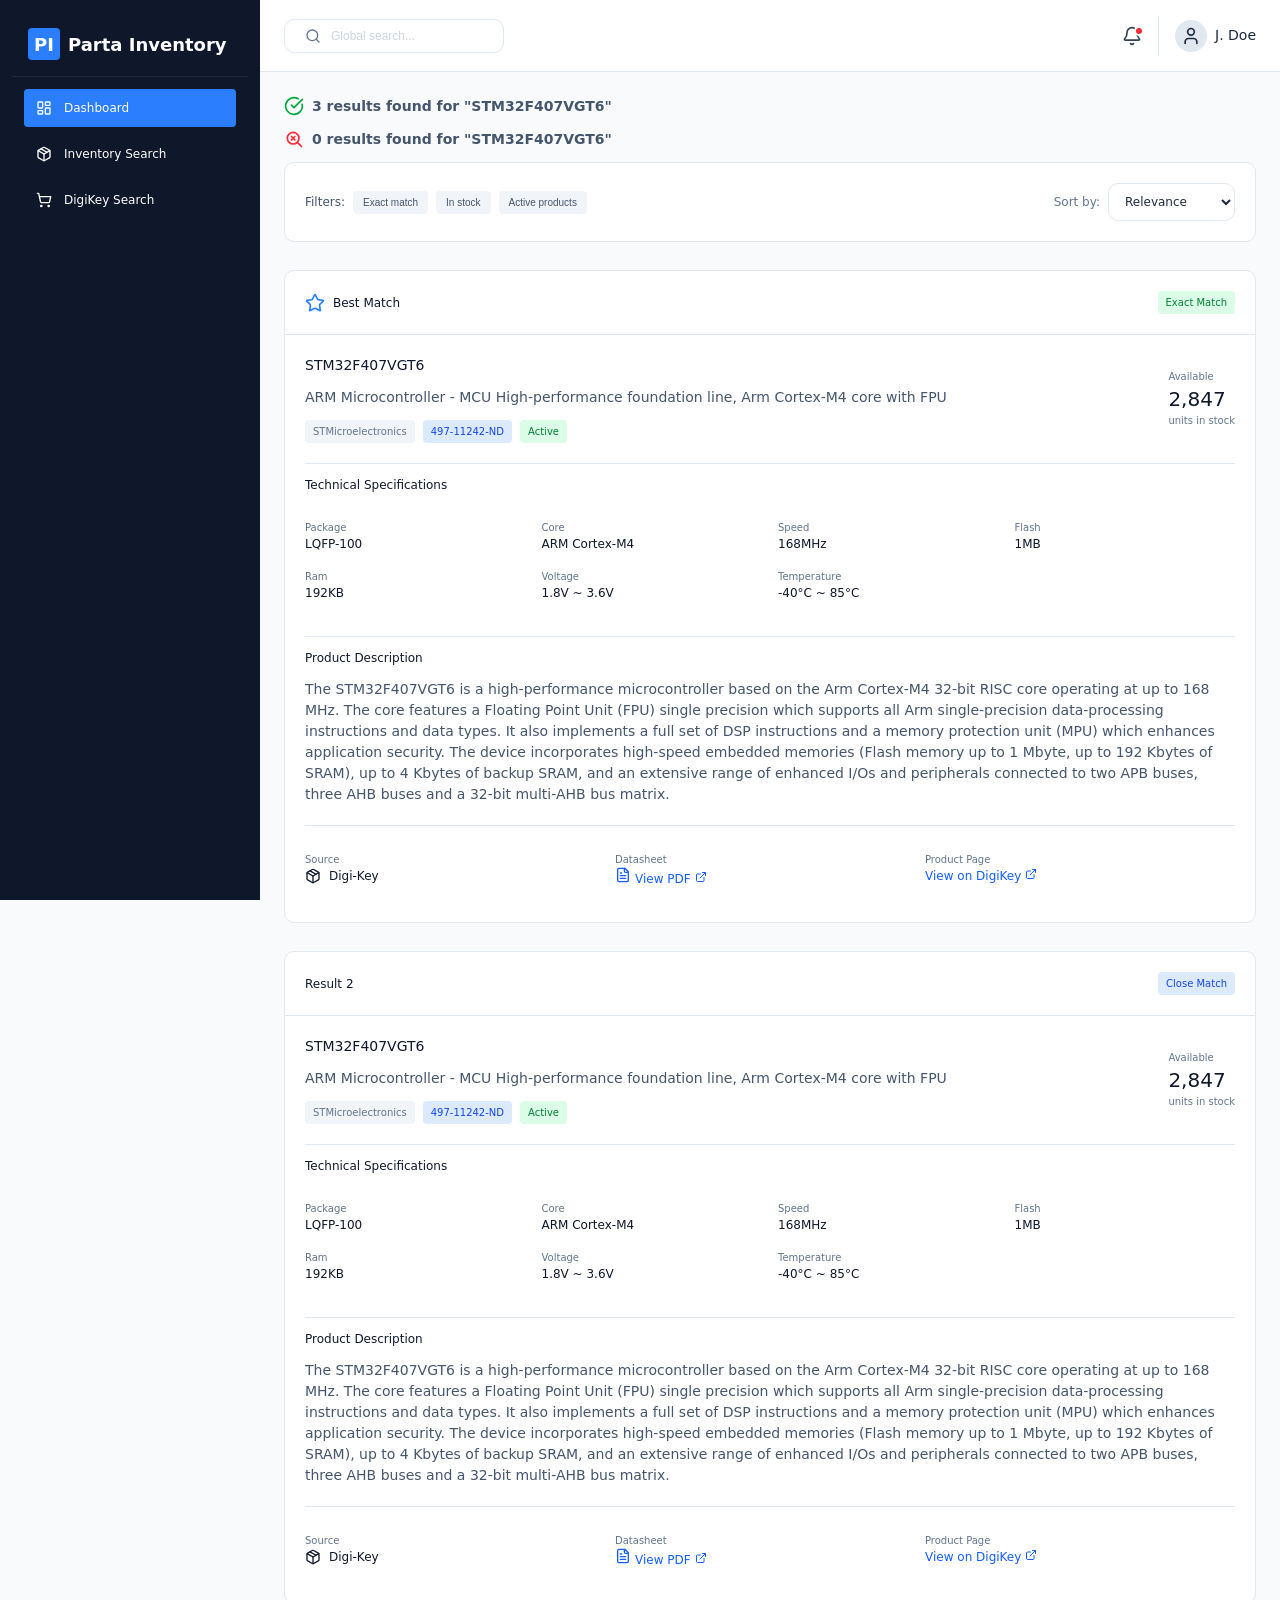
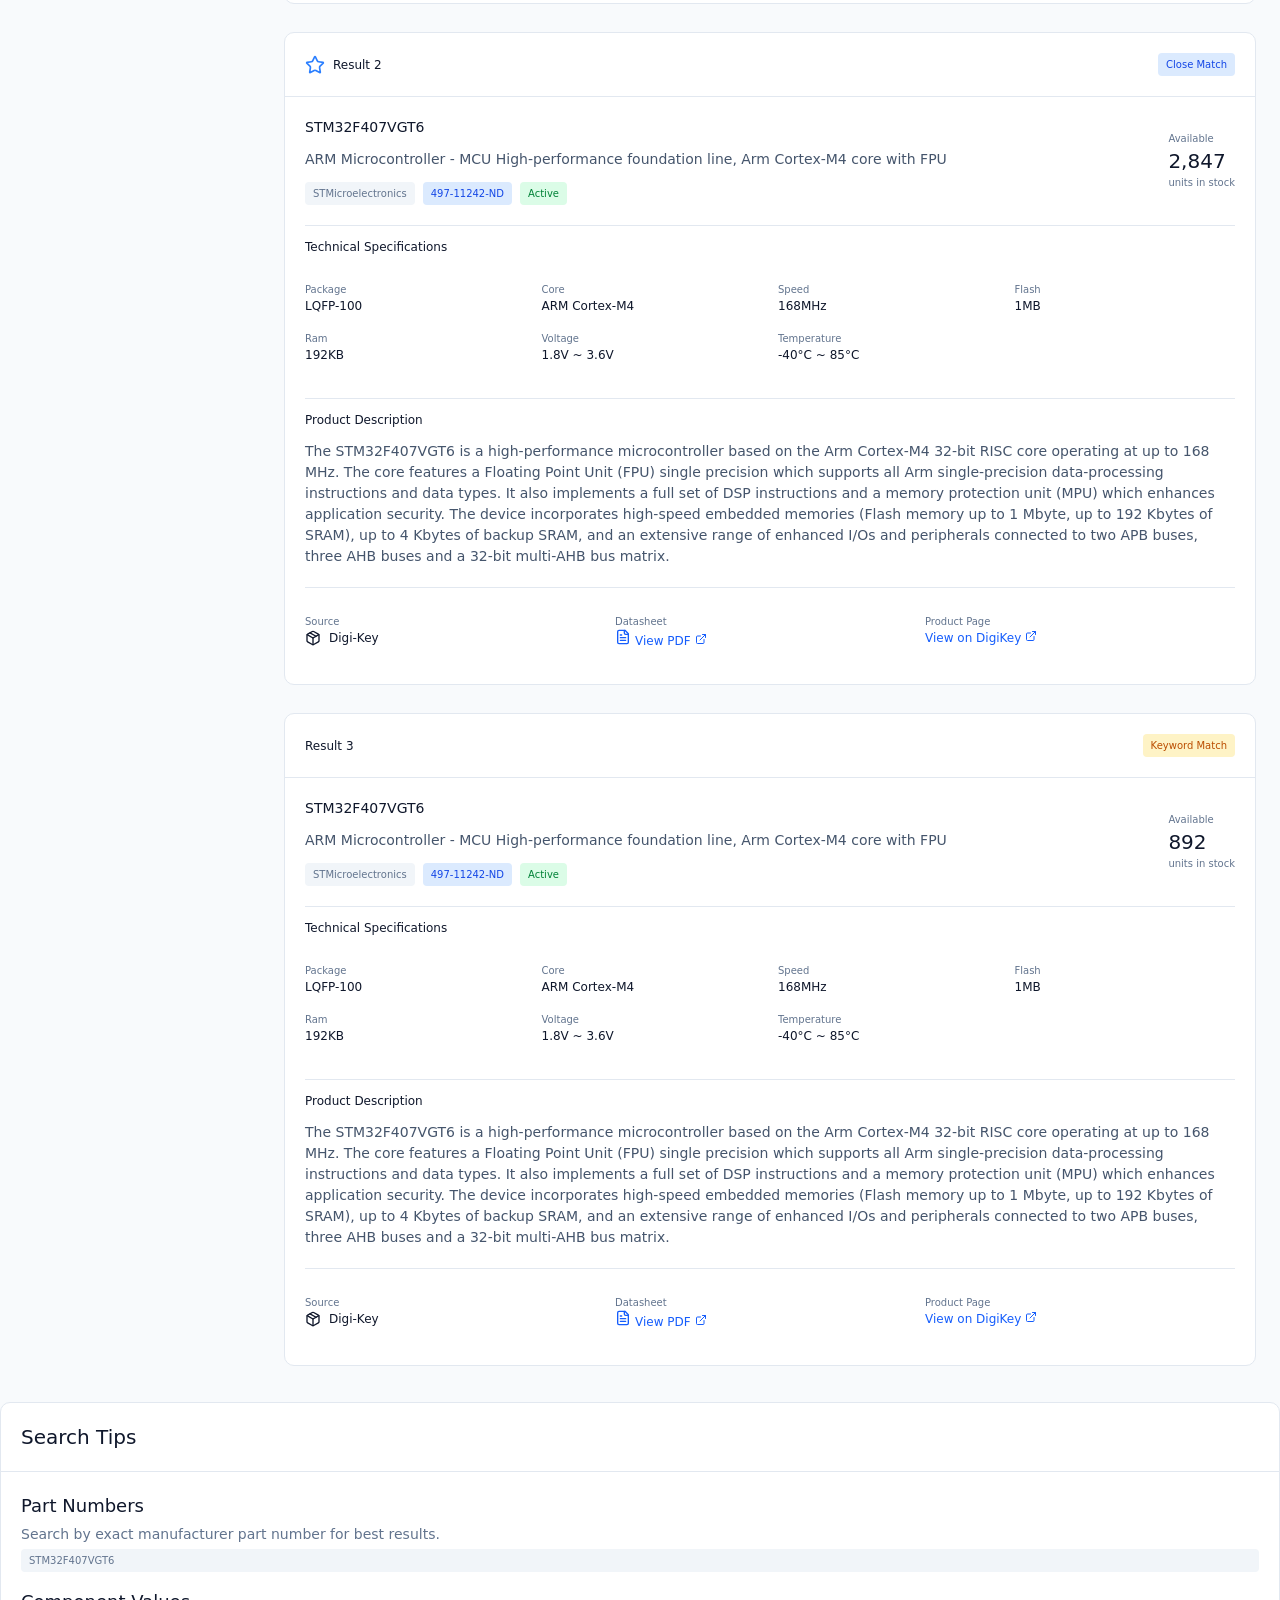
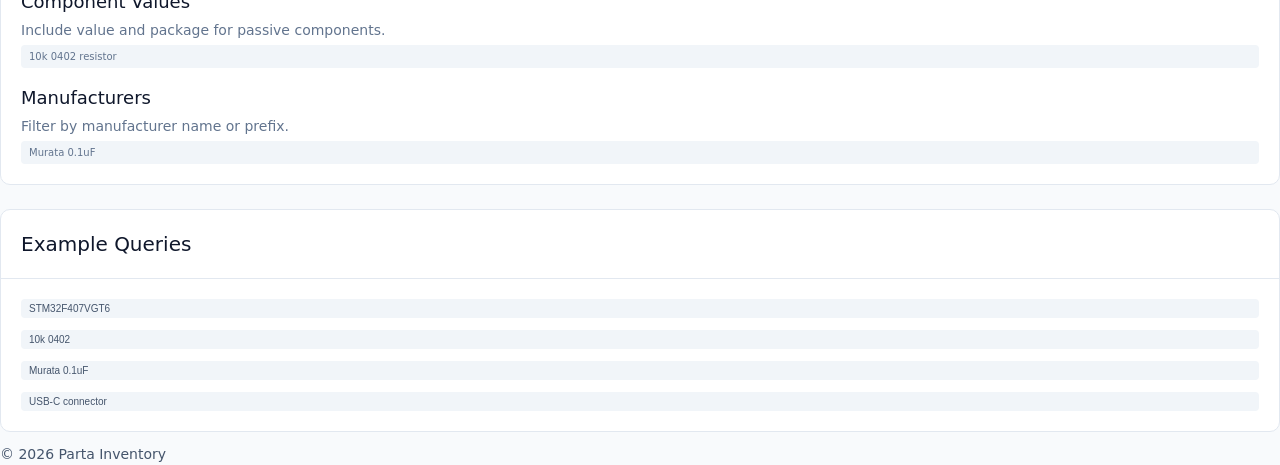
==== digikey-search-template.html @ 42a0a785 "Many css improvements and cleaning-ups" ====
<!DOCTYPE html>
<html lang="en"> 
<head>
    <meta charset="UTF-8">
    <meta name="viewport" content="width=device-width, initial-scale=1.0">
    <link rel="stylesheet" href="css/styles.css">
    <title>Dashboard | Parta Inventory</title>
</head>
<body>

    <svg class="hidden" xmlns="http://www.w3.org/2000/svg" aria-hidden="true">

        <!-- dashboard -->
        <symbol id="icon-dashboard" viewBox="0 0 24 24">
            <rect x="3" y="3" width="7" height="9" rx="1"></rect>
            <rect x="14" y="3" width="7" height="5" rx="1"></rect>
            <rect x="14" y="12" width="7" height="9" rx="1"></rect>
            <rect x="3" y="16" width="7" height="5" rx="1"></rect>
        </symbol>

        <!-- inventory / box -->
        <symbol id="icon-inventory" viewBox="0 0 24 24">
            <path d="M11 21.73a2 2 0 0 0 2 0l7-4A2 2 0 0 0 21 16V8a2 2 0 0 0-1-1.73l-7-4a2 2 0 0 0-2 0l-7 4A2 2 0 0 0 3 8v8a2 2 0 0 0 1 1.73z"></path>
            <path d="M12 22V12"></path>
            <polyline points="3.29 7 12 12 20.71 7"></polyline>
            <path d="m7.5 4.27 9 5.15"></path>
        </symbol>

        <!-- locations / map pin -->
        <symbol id="icon-locations" viewBox="0 0 24 24">
            <path d="M20 10c0 6-8 12-8 12s-8-6-8-12a8 8 0 0 1 16 0"></path>
            <circle cx="12" cy="10" r="3"></circle>
        </symbol>

        <!-- transactions / arrows left-right -->
        <symbol id="icon-transactions" viewBox="0 0 24 24">
            <path d="M17 3h4v4"></path>
            <path d="M3 21l18-18"></path>
            <path d="M7 21H3v-4"></path>
            <path d="M21 3 3 21"></path>
        </symbol>

        <!-- review / square-check -->
        <symbol id="icon-review" viewBox="0 0 24 24">
            <rect x="3" y="3" width="18" height="18" rx="2"></rect>
            <path d="m9 12 2 2 4-4"></path>
        </symbol>

        <!-- reports / file-text -->
        <symbol id="icon-reports" viewBox="0 0 24 24">
            <path d="M15 2H6a2 2 0 0 0-2 2v16a2 2 0 0 0 2 2h12a2 2 0 0 0 2-2V7z"></path>
            <path d="M14 2v4a2 2 0 0 0 2 2h4"></path>
            <path d="M8 13h8"></path>
            <path d="M8 17h8"></path>
            <path d="M10 9h1"></path>
        </symbol>

        <!-- admin / settings -->
        <symbol id="icon-admin" viewBox="0 0 24 24">
            <path d="M12 3v3"></path>
            <path d="M12 18v3"></path>
            <path d="M3 12h3"></path>
            <path d="M18 12h3"></path>
            <path d="m18.36 5.64-2.12 2.12"></path>
            <path d="m7.76 16.24-2.12 2.12"></path>
            <path d="m5.64 5.64 2.12 2.12"></path>
            <path d="m16.24 16.24 2.12 2.12"></path>
            <circle cx="12" cy="12" r="3"></circle>
        </symbol>

        <!-- search -->
        <symbol id="icon-search" viewBox="0 0 24 24">
            <circle cx="11" cy="11" r="8"></circle>
            <path d="m21 21-4.3-4.3"></path>
        </symbol>

        <!-- filter -->
        <symbol id="icon-filter" viewBox="0 0 24 24">
            <polygon points="22 3 2 3 10 12.46 10 19 14 21 14 12.46 22 3"></polygon>
        </symbol>

        <!-- menu / burger -->
        <symbol id="icon-menu" viewBox="0 0 24 24">
            <path d="M4 6h16"></path>
            <path d="M4 12h16"></path>
            <path d="M4 18h16"></path>
        </symbol>

        <!-- close / x -->
        <symbol id="icon-close" viewBox="0 0 24 24">
            <path d="M18 6 6 18"></path>
            <path d="m6 6 12 12"></path>
        </symbol>

        <!-- notifications / bell -->
        <symbol id="icon-bell" viewBox="0 0 24 24">
            <path d="M10.268 21a2 2 0 0 0 3.464 0"></path>
            <path d="M3.262 15.326A1 1 0 0 0 4 17h16a1 1 0 0 0 .74-1.673C19.41 13.956 18 12.499 18 8A6 6 0 0 0 6 8c0 4.499-1.411 5.956-2.738 7.326"></path>
        </symbol>

        <!-- user / profile -->
        <symbol id="icon-user" viewBox="0 0 24 24">
            <path d="M19 21v-2a4 4 0 0 0-4-4H9a4 4 0 0 0-4 4v2"></path>
            <circle cx="12" cy="7" r="4"></circle>
        </symbol>

        <!-- shopping cart / DigiKey -->
        <symbol id="icon-cart" viewBox="0 0 24 24">
            <circle cx="8" cy="21" r="1"></circle>
            <circle cx="19" cy="21" r="1"></circle>
            <path d="M2.05 2.05h2l2.66 12.42a2 2 0 0 0 2 1.58h9.78a2 2 0 0 0 1.95-1.57l1.65-7.43H5.12"></path>
        </symbol>

        <!-- file -->
        <symbol id="icon-file" viewBox="0 0 24 24">
            <path d="M15 2H6a2 2 0 0 0-2 2v16a2 2 0 0 0 2 2h12a2 2 0 0 0 2-2V7z"></path>
            <path d="M14 2v4a2 2 0 0 0 2 2h4"></path>
        </symbol>

        <!-- info -->
        <symbol id="icon-info" viewBox="0 0 24 24">
            <circle cx="12" cy="12" r="10"></circle>
            <path d="M12 16v-4"></path>
            <path d="M12 8h.01"></path>
        </symbol>

        <!-- arrow right -->
        <symbol id="icon-arrow-right" viewBox="0 0 24 24">
            <path d="M5 12h14"></path>
            <path d="m12 5 7 7-7 7"></path>
        </symbol>

        <!-- chevron right -->
        <symbol id="icon-chevron-right" viewBox="0 0 24 24">
            <path d="m9 18 6-6-6-6"></path>
        </symbol>

        <!-- external link -->
        <symbol id="icon-external-link" viewBox="0 0 24 24">
            <path d="M15 3h6v6"></path>
            <path d="M10 14 21 3"></path>
            <path d="M18 13v6a2 2 0 0 1-2 2H5a2 2 0 0 1-2-2V8a2 2 0 0 1 2-2h6"></path>
        </symbol>

    </svg>


    <div class="container">

        <aside id="sidebar">

            <div class="sidebar-header row-space-between">
                
                <a href="index.html" class="sidebar-logo row-vertical-center" aria-label="Parta Inventory home">
                    <div id="logo" class="blue-bg flex-center">PI</div><span class="logo-text">Parta Inventory</span>
                </a>

                <button
                    id="menu-close"
                    class="menu-close flex-center"
                    type="button"
                    aria-label="Close menu"
                    aria-controls="sidebar"
                    aria-expanded="true"
                >
                    <svg class="icon-xl" aria-hidden="true">
                        <use href="#icon-close"></use>
                    </svg>
                </button>
            </div>
            
            <nav class="flex-col">
                <a href="index.html" class="nav-active-item">
                    <svg aria-hidden="true">
                        <use href="#icon-dashboard"></use>
                    </svg> Dashboard
                </a>
                <a href="inventory.html">
                    <svg class="icon icon-base" aria-hidden="true">
                        <use href="#icon-inventory"></use>
                    </svg>Inventory Search
                </a>    
                <a href="digikey-search.html">
                    <svg class="icon icon-base" aria-hidden="true">
                        <use href="#icon-cart"></use>
                    </svg>DigiKey Search
                </a>    
            </nav>

        </aside>

        <div class="sidebar-overlay" id="sidebar-overlay"></div>
        
        <header class="row-space-between white-bg">
            
            <div id="header-left">
                <button id="menu-toggle" class="menu-toggle" aria-label="Open menu">
                    <svg class="icon-xl" aria-hidden="true">
                        <use href="#icon-menu"></use>
                    </svg>
                </button>
                

                <form id="global-search-form" role="search" aria-label="Inventory search">
                    <label for="search-input" class="hidden">Global search</label>

                    <div class="search-container rounded row-vertical-center">
                        <svg aria-hidden="true">
                            <use href="#icon-search"></use>
                        </svg>
                        <input
                            type="search"
                            id="search-input"
                            name="q"
                            placeholder="Global search..."
                            autocomplete="off"
                        >
                    </div>
                </form>

            </div>
            
            <div class="header-right row-vertical-center gap-4">
                
                <button id="notifications" class="icon-button" type="button" aria-label="View notifications">
                    <svg class="icon-lg" aria-hidden="true">
                            <use href="#icon-bell"></use>
                    </svg>
                    <span class="notification-dot" aria-hidden="true"></span>
                </button>

                <div class="vertical-divider" aria-hidden="true"></div>
                
                <a href="#" id="user" class="flex-center gap-2">
                    <span class="avatar flex-center">
                        <svg class="icon-lg" aria-hidden="true">
                            <use href="#icon-user"></use>
                    </svg>
                    </span>
                    <span>J. Doe</span>
                </a>
            </div>
        
        </header>


        <main class="flex-col gap-4">





        <!------------- SERCH RESULTS HEADER --------------------->
        
        <div id="search-result-header" class="flex-col gap-3">

            <div id="search-results-cnt-block" class="flex-row gap-2">
                    <svg
                        class="icon-lg color-green"
                        xmlns="http://www.w3.org/2000/svg"
                        viewBox="0 0 24 24"
                        aria-hidden="true"
                    >
                        <path d="M21.801 10A10 10 0 1 1 17 3.335"></path>
                        <path d="m9 11 3 3L22 4"></path>
                    </svg> 
                    <p class="font-semibold">
                        <span id="results-cnt-value">3</span> results found for <span id="search-string-value">"STM32F407VGT6"</span>
                    </p>
            </div>
            
            
            <div id="search-no-result-block" class="flex-row gap-2">
                    <svg
                        class="icon-lg color-red"
                        xmlns="http://www.w3.org/2000/svg"
                        viewBox="0 0 24 24"
                        aria-hidden="true"
                    >
                        <circle cx="11" cy="11" r="7"></circle>
                        <path d="m21 21-4.35-4.35"></path>
                        <path d="m9 9 4 4"></path>
                        <path d="m13 9-4 4"></path>
                    </svg>
                    <p class="font-semibold">
                        <span id="results-cnt-value">0</span> results found for <span id="search-string-value">"STM32F407VGT6"</span>
                    </p>
            </div>
            
            <div id="search-results-filter-block" class="panel panel-body flex-row row-space-between text-sm">
                
                <div class="row-vertical-center gap-2 wrap">
                    <span>Filters: </span>
                    <button class="chip" type="button" data-filter-key="Exact match">
                        Exact match
                    </button>
                    <button class="chip" type="button" data-filter-key="In stock">
                        In stock
                    </button>
                    <button class="chip" type="button" data-filter-key="Active products">
                        Active products
                    </button>
                </div>

                <div class="row-vertical-center gap-2">
                    <label for="sort-select" class="text-500"><nobr>Sort by:</nobr></label>
                    <select id="sort-select" class="form-control">
                        <option value="relevance">Relevance</option>
                        <option value="availability">Availability</option>
                        <option value="manufacturer">Manufacturer</option>                    
                    </select>
                </div>
            </div>
        </div>
                    
        <!----------------- SERCH RESULTS  -------------------------->

        <div id="digikey-search-results" class="flex-col gap-4">
            
            <!-- BEST RESULT -->

            <section class="component-card panel">
                <div class="panel-header">
                    <div class="row-vertical-center gap-2">
                        <svg class="icon-lg color-blue"
                            xmlns="http://www.w3.org/2000/svg"
                            viewBox="0 0 24 24"
                            aria-hidden="true"
                        >
                            <path d="M11.525 2.295a.53.53 0 0 1 .95 0l2.31 4.679a2.123 2.123 0 0 0 1.595 1.16l5.166.756a.53.53 0 0 1 .294.904l-3.736 3.638a2.123 2.123 0 0 0-.611 1.878l.882 5.14a.53.53 0 0 1-.771.56l-4.618-2.428a2.122 2.122 0 0 0-1.973 0L6.396 21.01a.53.53 0 0 1-.77-.56l.881-5.139a2.122 2.122 0 0 0-.611-1.879L2.16 9.795a.53.53 0 0 1 .294-.906l5.165-.755a2.122 2.122 0 0 0 1.597-1.16z"></path>
                        </svg>
                        <span class="panel-title">Best Match</span>
                    </div>
                    <span class="badge-green">Exact Match</span>
                </div>

                <div class="panel-body flex-col gap-3">
                    <div class="panel-body-section gap-4 row-space-between">
                        <div class="flex-col gap-3">
                            <h3>STM32F407VGT6</h3>
                            <p>ARM Microcontroller - MCU High-performance foundation line, Arm Cortex-M4 core with FPU</p>
                            <div class="row-vertical-center gap-2">
                                <span class="badge">STMicroelectronics</span>
                                <span class="badge-blue">497-11242-ND</span>
                                <span class="badge-green">Active</span>
                            </div>
                        </div>

                        <div class="flex-col text-xs text-500">
                            <span>Available</span>
                            <span class="text-xl text-900 font-medium">2,847</span>
                            <span class=""><nobr>units in stock</nobr></span>
                        </div>
                    </div>

                    <div class="panel-body-section flex-col gap-3">
                        <p class="panel-title">Technical Specifications</p>
                        <dl class="grid-4 gap-4">
                            <div class="spec-item">
                                <dt>Package</dt>
                                <dd>LQFP-100</dd>
                            </div>

                            <div class="spec-item">
                                <dt>Core</dt>
                                <dd>ARM Cortex-M4</dd>
                            </div>

                            <div class="spec-item">
                                <dt>Speed</dt>
                                <dd>168MHz</dd>
                            </div>

                            <div class="spec-item">
                                <dt>Flash</dt>
                                <dd>1MB</dd>
                            </div>

                            <div class="spec-item">
                                <dt>Ram</dt>
                                <dd>192KB</dd>
                            </div>

                            <div class="spec-item">
                                <dt>Voltage</dt>
                                <dd>1.8V ~ 3.6V</dd>
                            </div>

                            <div class="spec-item">
                                <dt>Temperature</dt>
                                <dd>-40°C ~ 85°C</dd>
                            </div>
                        </dl>

                    </div>

                    <div class="panel-body-section flex-col gap-3">
                        <p class="panel-title">Product Description</p>
                        <p>The STM32F407VGT6 is a high-performance microcontroller based on the Arm Cortex-M4 32-bit RISC core operating at up to 168 MHz. The core features a Floating Point Unit (FPU) single precision which supports all Arm single-precision data-processing instructions and data types. It also implements a full set of DSP instructions and a memory protection unit (MPU) which enhances application security. The device incorporates high-speed embedded memories (Flash memory up to 1 Mbyte, up to 192 Kbytes of SRAM), up to 4 Kbytes of backup SRAM, and an extensive range of enhanced I/Os and peripherals connected to two APB buses, three AHB buses and a 32-bit multi-AHB bus matrix.</p>
                    </div>

                    <div>
                        <dl class="grid-3">
                            <div class="spec-item">
                                <dt>Source</dt>
                                <dd class="row-vertical-center gap-2">
                                    <svg class="icon-base"xmlns="http://www.w3.org/2000/svg" viewBox="0 0 24 24" >
                                        <path d="M11 21.73a2 2 0 0 0 2 0l7-4A2 2 0 0 0 21 16V8a2 2 0 0 0-1-1.73l-7-4a2 2 0 0 0-2 0l-7 4A2 2 0 0 0 3 8v8a2 2 0 0 0 1 1.73z"></path>
                                        <path d="M12 22V12"></path>
                                        <polyline points="3.29 7 12 12 20.71 7"></polyline>
                                        <path d="m7.5 4.27 9 5.15"></path>
                                    </svg>
                                    <span>Digi-Key</span>
                                </dd>
                            </div>
                            <div class="spec-item">
                                <dt>Datasheet</dt>
                                <dd class="flex-row gap-2">
                                    <a href="#" class="accent-link row-baseline">
                                        <svg
                                            xmlns="http://www.w3.org/2000/svg"                                            
                                            viewBox="0 0 24 24"
                                            aria-hidden="true"
                                        >
                                            <path d="M15 2H6a2 2 0 0 0-2 2v16a2 2 0 0 0 2 2h12a2 2 0 0 0 2-2V7Z"></path>
                                            <path d="M14 2v4a2 2 0 0 0 2 2h4"></path>
                                            <path d="M10 9H8"></path>
                                            <path d="M16 13H8"></path>
                                            <path d="M16 17H8"></path>
                                        </svg>
                                        <span>View PDF</span>
                                        <svg class="icon-sm"
                                            xmlns="http://www.w3.org/2000/svg"
                                            viewBox="0 0 24 24"
                                            aria-hidden="true"
                                        >
                                            <path d="M15 3h6v6"></path>
                                            <path d="M10 14 21 3"></path>
                                            <path d="M18 13v6a2 2 0 0 1-2 2H5a2 2 0 0 1-2-2V8a2 2 0 0 1 2-2h6"></path>
                                        </svg>
                                    </a>
                                </dd>
                            </div>
                            <div class="spec-item">
                                <dt>Product Page</dt>
                                <dd class="flex-row gap-2">
                                    <a href="#" class="accent-link row-baseline">
                                        <span>View on DigiKey</span>
                                        <svg class="icon-sm"
                                            xmlns="http://www.w3.org/2000/svg"
                                            viewBox="0 0 24 24"
                                            aria-hidden="true"
                                        >
                                            <path d="M15 3h6v6"></path>
                                            <path d="M10 14 21 3"></path>
                                            <path d="M18 13v6a2 2 0 0 1-2 2H5a2 2 0 0 1-2-2V8a2 2 0 0 1 2-2h6"></path>
                                        </svg>
                                    </a>
                                </dd>
                            </div>
                            
                        </dl>
                    </div>
            
                </div>
            </section>


            <!-- SEARCH Result 2 -->

            <section class="component-card panel">
                <div class="panel-header">
                    <div class="row-vertical-center gap-2">
                        <span class="panel-title">Result 2</span>
                    </div>
                    <span class="badge-blue">Close Match</span>
                </div>

                <div class="panel-body flex-col gap-3">
                    <div class="panel-body-section gap-4 row-space-between">
                        <div class="flex-col gap-3">
                            <h3>STM32F407VGT6</h3>
                            <p>ARM Microcontroller - MCU High-performance foundation line, Arm Cortex-M4 core with FPU</p>
                            <div class="row-vertical-center gap-2">
                                <span class="badge">STMicroelectronics</span>
                                <span class="badge-blue">497-11242-ND</span>
                                <span class="badge-green">Active</span>
                            </div>
                        </div>

                        <div class="flex-col text-xs text-500">
                            <span>Available</span>
                            <span class="text-xl text-900 font-medium">2,847</span>
                            <span class=""><nobr>units in stock</nobr></span>
                        </div>
                    </div>

                    <div class="panel-body-section flex-col gap-3">
                        <p class="panel-title">Technical Specifications</p>
                        <dl class="grid-4 gap-4">
                            <div class="spec-item">
                                <dt>Package</dt>
                                <dd>LQFP-100</dd>
                            </div>

                            <div class="spec-item">
                                <dt>Core</dt>
                                <dd>ARM Cortex-M4</dd>
                            </div>

                            <div class="spec-item">
                                <dt>Speed</dt>
                                <dd>168MHz</dd>
                            </div>

                            <div class="spec-item">
                                <dt>Flash</dt>
                                <dd>1MB</dd>
                            </div>

                            <div class="spec-item">
                                <dt>Ram</dt>
                                <dd>192KB</dd>
                            </div>

                            <div class="spec-item">
                                <dt>Voltage</dt>
                                <dd>1.8V ~ 3.6V</dd>
                            </div>

                            <div class="spec-item">
                                <dt>Temperature</dt>
                                <dd>-40°C ~ 85°C</dd>
                            </div>
                        </dl>

                    </div>

                    <div class="panel-body-section flex-col gap-3">
                        <p class="panel-title">Product Description</p>
                        <p>The STM32F407VGT6 is a high-performance microcontroller based on the Arm Cortex-M4 32-bit RISC core operating at up to 168 MHz. The core features a Floating Point Unit (FPU) single precision which supports all Arm single-precision data-processing instructions and data types. It also implements a full set of DSP instructions and a memory protection unit (MPU) which enhances application security. The device incorporates high-speed embedded memories (Flash memory up to 1 Mbyte, up to 192 Kbytes of SRAM), up to 4 Kbytes of backup SRAM, and an extensive range of enhanced I/Os and peripherals connected to two APB buses, three AHB buses and a 32-bit multi-AHB bus matrix.</p>
                    </div>

                    <div>
                        <dl class="grid-3">
                            <div class="spec-item">
                                <dt>Source</dt>
                                <dd class="row-vertical-center gap-2">
                                    <svg class="icon-base"xmlns="http://www.w3.org/2000/svg" viewBox="0 0 24 24" >
                                        <path d="M11 21.73a2 2 0 0 0 2 0l7-4A2 2 0 0 0 21 16V8a2 2 0 0 0-1-1.73l-7-4a2 2 0 0 0-2 0l-7 4A2 2 0 0 0 3 8v8a2 2 0 0 0 1 1.73z"></path>
                                        <path d="M12 22V12"></path>
                                        <polyline points="3.29 7 12 12 20.71 7"></polyline>
                                        <path d="m7.5 4.27 9 5.15"></path>
                                    </svg>
                                    <span>Digi-Key</span>
                                </dd>
                            </div>
                            <div class="spec-item">
                                <dt>Datasheet</dt>
                                <dd class="flex-row gap-2">
                                    <a href="#" class="accent-link row-baseline">
                                        <svg
                                            xmlns="http://www.w3.org/2000/svg"                                            
                                            viewBox="0 0 24 24"
                                            aria-hidden="true"
                                        >
                                            <path d="M15 2H6a2 2 0 0 0-2 2v16a2 2 0 0 0 2 2h12a2 2 0 0 0 2-2V7Z"></path>
                                            <path d="M14 2v4a2 2 0 0 0 2 2h4"></path>
                                            <path d="M10 9H8"></path>
                                            <path d="M16 13H8"></path>
                                            <path d="M16 17H8"></path>
                                        </svg>
                                        <span>View PDF</span>
                                        <svg class="icon-sm"
                                            xmlns="http://www.w3.org/2000/svg"
                                            viewBox="0 0 24 24"
                                            aria-hidden="true"
                                        >
                                            <path d="M15 3h6v6"></path>
                                            <path d="M10 14 21 3"></path>
                                            <path d="M18 13v6a2 2 0 0 1-2 2H5a2 2 0 0 1-2-2V8a2 2 0 0 1 2-2h6"></path>
                                        </svg>
                                    </a>
                                </dd>
                            </div>
                            <div class="spec-item">
                                <dt>Product Page</dt>
                                <dd class="flex-row gap-2">
                                    <a href="#" class="accent-link row-baseline">
                                        <span>View on DigiKey</span>
                                        <svg class="icon-sm"
                                            xmlns="http://www.w3.org/2000/svg"
                                            viewBox="0 0 24 24"
                                            aria-hidden="true"
                                        >
                                            <path d="M15 3h6v6"></path>
                                            <path d="M10 14 21 3"></path>
                                            <path d="M18 13v6a2 2 0 0 1-2 2H5a2 2 0 0 1-2-2V8a2 2 0 0 1 2-2h6"></path>
                                        </svg>
                                    </a>
                                </dd>
                            </div>
                            
                        </dl>
                    </div>
            
                </div>
            </section>
            <!-- SEARCH Result 2 -->

            <section class="component-card panel">
                <div class="panel-header">
                    <div class="row-vertical-center gap-2">
                        <svg class="icon-lg color-blue"
                            xmlns="http://www.w3.org/2000/svg"
                            viewBox="0 0 24 24"
                            aria-hidden="true"
                        >
                            <path d="M11.525 2.295a.53.53 0 0 1 .95 0l2.31 4.679a2.123 2.123 0 0 0 1.595 1.16l5.166.756a.53.53 0 0 1 .294.904l-3.736 3.638a2.123 2.123 0 0 0-.611 1.878l.882 5.14a.53.53 0 0 1-.771.56l-4.618-2.428a2.122 2.122 0 0 0-1.973 0L6.396 21.01a.53.53 0 0 1-.77-.56l.881-5.139a2.122 2.122 0 0 0-.611-1.879L2.16 9.795a.53.53 0 0 1 .294-.906l5.165-.755a2.122 2.122 0 0 0 1.597-1.16z"></path>
                        </svg>
                        <span class="panel-title">Result 2</span>
                    </div>
                    <span class="badge-blue">Close Match</span>
                </div>

                <div class="panel-body flex-col gap-3">
                    <div class="panel-body-section gap-4 row-space-between">
                        <div class="flex-col gap-3">
                            <h3>STM32F407VGT6</h3>
                            <p>ARM Microcontroller - MCU High-performance foundation line, Arm Cortex-M4 core with FPU</p>
                            <div class="row-vertical-center gap-2">
                                <span class="badge">STMicroelectronics</span>
                                <span class="badge-blue">497-11242-ND</span>
                                <span class="badge-green">Active</span>
                            </div>
                        </div>

                        <div class="flex-col text-xs text-500">
                            <span>Available</span>
                            <span class="text-xl text-900 font-medium">2,847</span>
                            <span class=""><nobr>units in stock</nobr></span>
                        </div>
                    </div>

                    <div class="panel-body-section flex-col gap-3">
                        <p class="panel-title">Technical Specifications</p>
                        <dl class="grid-4 gap-4">
                            <div class="spec-item">
                                <dt>Package</dt>
                                <dd>LQFP-100</dd>
                            </div>

                            <div class="spec-item">
                                <dt>Core</dt>
                                <dd>ARM Cortex-M4</dd>
                            </div>

                            <div class="spec-item">
                                <dt>Speed</dt>
                                <dd>168MHz</dd>
                            </div>

                            <div class="spec-item">
                                <dt>Flash</dt>
                                <dd>1MB</dd>
                            </div>

                            <div class="spec-item">
                                <dt>Ram</dt>
                                <dd>192KB</dd>
                            </div>

                            <div class="spec-item">
                                <dt>Voltage</dt>
                                <dd>1.8V ~ 3.6V</dd>
                            </div>

                            <div class="spec-item">
                                <dt>Temperature</dt>
                                <dd>-40°C ~ 85°C</dd>
                            </div>
                        </dl>

                    </div>

                    <div class="panel-body-section flex-col gap-3">
                        <p class="panel-title">Product Description</p>
                        <p>The STM32F407VGT6 is a high-performance microcontroller based on the Arm Cortex-M4 32-bit RISC core operating at up to 168 MHz. The core features a Floating Point Unit (FPU) single precision which supports all Arm single-precision data-processing instructions and data types. It also implements a full set of DSP instructions and a memory protection unit (MPU) which enhances application security. The device incorporates high-speed embedded memories (Flash memory up to 1 Mbyte, up to 192 Kbytes of SRAM), up to 4 Kbytes of backup SRAM, and an extensive range of enhanced I/Os and peripherals connected to two APB buses, three AHB buses and a 32-bit multi-AHB bus matrix.</p>
                    </div>

                    <div>
                        <dl class="grid-3">
                            <div class="spec-item">
                                <dt>Source</dt>
                                <dd class="row-vertical-center gap-2">
                                    <svg class="icon-base"xmlns="http://www.w3.org/2000/svg" viewBox="0 0 24 24" >
                                        <path d="M11 21.73a2 2 0 0 0 2 0l7-4A2 2 0 0 0 21 16V8a2 2 0 0 0-1-1.73l-7-4a2 2 0 0 0-2 0l-7 4A2 2 0 0 0 3 8v8a2 2 0 0 0 1 1.73z"></path>
                                        <path d="M12 22V12"></path>
                                        <polyline points="3.29 7 12 12 20.71 7"></polyline>
                                        <path d="m7.5 4.27 9 5.15"></path>
                                    </svg>
                                    <span>Digi-Key</span>
                                </dd>
                            </div>
                            <div class="spec-item">
                                <dt>Datasheet</dt>
                                <dd class="flex-row gap-2">
                                    <a href="#" class="accent-link row-baseline">
                                        <svg
                                            xmlns="http://www.w3.org/2000/svg"                                            
                                            viewBox="0 0 24 24"
                                            aria-hidden="true"
                                        >
                                            <path d="M15 2H6a2 2 0 0 0-2 2v16a2 2 0 0 0 2 2h12a2 2 0 0 0 2-2V7Z"></path>
                                            <path d="M14 2v4a2 2 0 0 0 2 2h4"></path>
                                            <path d="M10 9H8"></path>
                                            <path d="M16 13H8"></path>
                                            <path d="M16 17H8"></path>
                                        </svg>
                                        <span>View PDF</span>
                                        <svg class="icon-sm"
                                            xmlns="http://www.w3.org/2000/svg"
                                            viewBox="0 0 24 24"
                                            aria-hidden="true"
                                        >
                                            <path d="M15 3h6v6"></path>
                                            <path d="M10 14 21 3"></path>
                                            <path d="M18 13v6a2 2 0 0 1-2 2H5a2 2 0 0 1-2-2V8a2 2 0 0 1 2-2h6"></path>
                                        </svg>
                                    </a>
                                </dd>
                            </div>
                            <div class="spec-item">
                                <dt>Product Page</dt>
                                <dd class="flex-row gap-2">
                                    <a href="#" class="accent-link row-baseline">
                                        <span>View on DigiKey</span>
                                        <svg class="icon-sm"
                                            xmlns="http://www.w3.org/2000/svg"
                                            viewBox="0 0 24 24"
                                            aria-hidden="true"
                                        >
                                            <path d="M15 3h6v6"></path>
                                            <path d="M10 14 21 3"></path>
                                            <path d="M18 13v6a2 2 0 0 1-2 2H5a2 2 0 0 1-2-2V8a2 2 0 0 1 2-2h6"></path>
                                        </svg>
                                    </a>
                                </dd>
                            </div>
                            
                        </dl>
                    </div>
            
                </div>
            </section>


            <!-- SEARCH Result 3 -->

            <section class="component-card panel">
                <div class="panel-header">
                    <div class="row-vertical-center gap-2">
                        <span class="panel-title">Result 3</span>
                    </div>
                    <span class="badge-yellow">Keyword Match</span>
                </div>

                <div class="panel-body flex-col gap-3">
                    <div class="panel-body-section gap-4 row-space-between">
                        <div class="flex-col gap-3">
                            <h3>STM32F407VGT6</h3>
                            <p>ARM Microcontroller - MCU High-performance foundation line, Arm Cortex-M4 core with FPU</p>
                            <div class="row-vertical-center gap-2">
                                <span class="badge">STMicroelectronics</span>
                                <span class="badge-blue">497-11242-ND</span>
                                <span class="badge-green">Active</span>
                            </div>
                        </div>

                        <div class="flex-col text-xs text-500">
                            <span>Available</span>
                            <span class="text-xl text-900 font-medium">892</span>
                            <span class=""><nobr>units in stock</nobr></span>
                        </div>
                    </div>

                    <div class="panel-body-section flex-col gap-3">
                        <p class="panel-title">Technical Specifications</p>
                        <dl class="grid-4 gap-4">
                            <div class="spec-item">
                                <dt>Package</dt>
                                <dd>LQFP-100</dd>
                            </div>

                            <div class="spec-item">
                                <dt>Core</dt>
                                <dd>ARM Cortex-M4</dd>
                            </div>

                            <div class="spec-item">
                                <dt>Speed</dt>
                                <dd>168MHz</dd>
                            </div>

                            <div class="spec-item">
                                <dt>Flash</dt>
                                <dd>1MB</dd>
                            </div>

                            <div class="spec-item">
                                <dt>Ram</dt>
                                <dd>192KB</dd>
                            </div>

                            <div class="spec-item">
                                <dt>Voltage</dt>
                                <dd>1.8V ~ 3.6V</dd>
                            </div>

                            <div class="spec-item">
                                <dt>Temperature</dt>
                                <dd>-40°C ~ 85°C</dd>
                            </div>
                        </dl>

                    </div>

                    <div class="panel-body-section flex-col gap-3">
                        <p class="panel-title">Product Description</p>
                        <p>The STM32F407VGT6 is a high-performance microcontroller based on the Arm Cortex-M4 32-bit RISC core operating at up to 168 MHz. The core features a Floating Point Unit (FPU) single precision which supports all Arm single-precision data-processing instructions and data types. It also implements a full set of DSP instructions and a memory protection unit (MPU) which enhances application security. The device incorporates high-speed embedded memories (Flash memory up to 1 Mbyte, up to 192 Kbytes of SRAM), up to 4 Kbytes of backup SRAM, and an extensive range of enhanced I/Os and peripherals connected to two APB buses, three AHB buses and a 32-bit multi-AHB bus matrix.</p>
                    </div>

                    <div>
                        <dl class="grid-3">
                            <div class="spec-item">
                                <dt>Source</dt>
                                <dd class="row-vertical-center gap-2">
                                    <svg class="icon-base"xmlns="http://www.w3.org/2000/svg" viewBox="0 0 24 24" >
                                        <path d="M11 21.73a2 2 0 0 0 2 0l7-4A2 2 0 0 0 21 16V8a2 2 0 0 0-1-1.73l-7-4a2 2 0 0 0-2 0l-7 4A2 2 0 0 0 3 8v8a2 2 0 0 0 1 1.73z"></path>
                                        <path d="M12 22V12"></path>
                                        <polyline points="3.29 7 12 12 20.71 7"></polyline>
                                        <path d="m7.5 4.27 9 5.15"></path>
                                    </svg>
                                    <span>Digi-Key</span>
                                </dd>
                            </div>
                            <div class="spec-item">
                                <dt>Datasheet</dt>
                                <dd class="flex-row gap-2">
                                    <a href="#" class="accent-link row-baseline">
                                        <svg
                                            xmlns="http://www.w3.org/2000/svg"                                            
                                            viewBox="0 0 24 24"
                                            aria-hidden="true"
                                        >
                                            <path d="M15 2H6a2 2 0 0 0-2 2v16a2 2 0 0 0 2 2h12a2 2 0 0 0 2-2V7Z"></path>
                                            <path d="M14 2v4a2 2 0 0 0 2 2h4"></path>
                                            <path d="M10 9H8"></path>
                                            <path d="M16 13H8"></path>
                                            <path d="M16 17H8"></path>
                                        </svg>
                                        <span>View PDF</span>
                                        <svg class="icon-sm"
                                            xmlns="http://www.w3.org/2000/svg"
                                            viewBox="0 0 24 24"
                                            aria-hidden="true"
                                        >
                                            <path d="M15 3h6v6"></path>
                                            <path d="M10 14 21 3"></path>
                                            <path d="M18 13v6a2 2 0 0 1-2 2H5a2 2 0 0 1-2-2V8a2 2 0 0 1 2-2h6"></path>
                                        </svg>
                                    </a>
                                </dd>
                            </div>
                            <div class="spec-item">
                                <dt>Product Page</dt>
                                <dd class="flex-row gap-2">
                                    <a href="#" class="accent-link row-baseline">
                                        <span>View on DigiKey</span>
                                        <svg class="icon-sm"
                                            xmlns="http://www.w3.org/2000/svg"
                                            viewBox="0 0 24 24"
                                            aria-hidden="true"
                                        >
                                            <path d="M15 3h6v6"></path>
                                            <path d="M10 14 21 3"></path>
                                            <path d="M18 13v6a2 2 0 0 1-2 2H5a2 2 0 0 1-2-2V8a2 2 0 0 1 2-2h6"></path>
                                        </svg>
                                    </a>
                                </dd>
                            </div>
                            
                        </dl>
                    </div>
            
                </div>
            </section>

        </div>         <!-- END SEARCH RESULTS  -->

    </div>
    

    <aside class="flex-col gap-3">

        <section class="panel">
            <div class="panel-header">
                <h2>Search Tips</h2>
            </div>

            <div class="panel-body flex-col gap-4">
                <div class="flex-col gap-1">
                    <h3 class="text-lg">Part Numbers</h3>
                    <p class="text-500">Search by exact manufacturer part number for best results.</p>
                    <div class="badge-wide">STM32F407VGT6</div>
                </div>

                <div class="flex-col gap-1">
                    <h3 class="text-lg">Component Values</h3>
                    <p class="text-500">Include value and package for passive components.</p>
                    <div class="badge-wide">10k 0402 resistor</div>
                </div>

                <div class="flex-col gap-1">
                    <h3 class="text-lg">Manufacturers</h3>
                    <p class="text-500">Filter by manufacturer name or prefix.</p>
                    <div class="badge-wide">Murata 0.1uF</div>
                </div>
            </div>
        </section>

        <section class="panel">
            <div class="panel-header">
                <h2>Example Queries</h2>
            </div>

            <div class="panel-body flex-col gap-3">
                <button type="button" class="btn-chip">STM32F407VGT6</button>
                <button type="button" class="btn-chip">10k 0402</button>
                <button type="button" class="btn-chip">Murata 0.1uF</button>
                <button type="button" class="btn-chip">USB-C connector</button>
            </div>
        </section>

    </aside>
</div>





                
            
            
            
            




<!--   ================ END PAGE CONTENT =========================== -->



        </main>
        <footer>
            <p>&copy; 2026 Parta Inventory</p>
        </footer>

    </div>


    
<script src="js/script.js"></script>
<script src="js/inventory.js"></script>

</body>
</html>
---- css/styles.css ----
/* ================================
    ROOT
================================ */

:root, :host {
    --font-sans: ui-sans-serif, system-ui, sans-serif, "Apple Color Emoji", "Segoe UI Emoji", "Segoe UI Symbol", "Noto Color Emoji";
    /* --font-mono: ui-monospace, SFMono-Regular, Menlo, Monaco, Consolas, "Liberation Mono", "Courier New", monospace; */
    --color-red-100: oklch(93.6% 0.032 17.717);
    --color-red-500: oklch(63.7% 0.237 25.331);
    --color-red-600: oklch(57.7% 0.245 27.325);
    --color-red-700: oklch(50.5% 0.213 27.518);
    --color-amber-100: oklch(96.2% 0.059 95.617);
    --color-amber-500: oklch(76.9% 0.188 70.08);
    --color-amber-600: oklch(66.6% 0.179 58.318);
    --color-amber-700: oklch(55.5% 0.163 48.998);
    --color-green-100: oklch(96.2% 0.044 156.743);
    --color-green-500: oklch(72.3% 0.219 149.579);
    --color-green-600: oklch(62.7% 0.194 149.214);
    --color-green-700: oklch(52.7% 0.154 150.069);
    --color-blue-50: oklch(97% 0.014 254.604);
    --color-blue-100: oklch(93.2% 0.032 255.585);
    --color-blue-300: oklch(80.9% 0.105 251.813);
    --color-blue-500: oklch(62.3% 0.214 259.815);
    --color-blue-600: oklch(54.6% 0.245 262.881);
    --color-blue-700: oklch(48.8% 0.243 264.376);
    --color-blue-900: oklch(39% 0.14 265.9);
    --color-purple-100: oklch(94.6% 0.033 307.174);
    --color-purple-200: oklch(90.2% 0.063 306.703);
    --color-purple-500: oklch(62.7% 0.265 303.9);
    --color-purple-600: oklch(55.8% 0.288 302.321);
    --color-purple-700: oklch(49.6% 0.265 301.924);
    --color-slate-50: oklch(98.4% 0.003 247.858);
    --color-slate-100: oklch(96.8% 0.007 247.896);
    --color-slate-200: oklch(92.9% 0.013 255.508);
    --color-slate-300: oklch(86.9% 0.022 252.894);
    --color-slate-400: oklch(70.4% 0.04 256.788);
    --color-slate-500: oklch(55.4% 0.046 257.417);
    --color-slate-600: oklch(44.6% 0.043 257.281);
    --color-slate-700: oklch(37.2% 0.044 257.287);
    --color-slate-800: oklch(27.9% 0.041 260.031);
    --color-slate-900: oklch(20.8% 0.042 265.755);
    --color-gray-100: oklch(96.7% 0.003 264.542);
    --color-black: #000;
    --color-white: #fff;    
    
    --text-xs: 0.625rem; /* 10px */
    --text-xs--line-height: calc(1 / 0.625);
    --text-sm: 0.75rem; /*12px*/
    --text-sm--line-height: calc(1.25 / 0.75);
    --text-md: 0.875rem; /*14px*/
    --text-md--line-height: calc(1.25 / 0.875);
    --text-base: 1rem; /* 16px */
    --text-base--line-height: calc(1.5 / 1);
    --text-lg: 1.125rem; /* 18px */
    --text-lg--line-height: calc(1.75 / 1.125);
    --text-xl: 1.25rem; /* 20px */
    --text-xl--line-height: calc(1.75 / 1.25);
    --text-2xl: 1.5rem;  /* 24px */
    --text-2xl--line-height: calc(2 / 1.5);
    --font-weight-normal: 400;
    --font-weight-medium: 500;
    --font-weight-semibold: 600;
    
    --spacing: 0.25rem; /* 4px */
    --spacing-2: calc(var(--spacing) * 2); 
    --spacing-3: calc(var(--spacing) * 3); 
    --spacing-4: calc(var(--spacing) * 4); 
    --spacing-5: calc(var(--spacing) * 5); 

    --radius-sm: 0.125rem;
    --radius: 0.25rem;
    --radius-lg: 0.625rem;

    --block-padding-xs:     4px 8px;
    --block-padding-sm:     6px 10px;
    --block-padding-base:   10px 12px;
    --block-padding:        12px 16px;
    --block-padding-lg:     12px 24px;
    --block-padding-xl:     16px 24px;

    --default-font-family: var(--font-sans);
    --color-border: var(--color-slate-200);
    --nav-width: 260px;
    --header-height: 72px;
}

*,
*::before,
*::after {
    box-sizing: border-box;
}


/* ================================
   PAGE STRUCTURE
================================ */

html {
    font-size: 100%;
    scroll-behavior: smooth;
    line-height: var(--text-base--line-height);
    font-size: var(--text-base);
}

body {
    font-family: var(--default-font-family);
    color: var(--color-slate-600);
    background-color: var(--color-slate-50);
    font-size: 14px;
    margin: 0;
}

.container {
    min-height: 100vh;
}

/* ================================
   HTML ELEMENTS
================================ */

p, li, a{
    text-wrap: pretty;
}

img {
    display: block;
    max-width: 100%;
    height: auto;
}
svg{
    display: inline-block;
    fill: none;
    stroke: currentColor;
    stroke-width: 2;
    stroke-linecap: round;
    stroke-linejoin: round;
    width: 16px;
    height: 16px;
}

h1, h2, h3, h4, p {
    margin: 0;
}
h1, h2, h3, h4 {
    color: var(--color-slate-900);
    font-weight: var(--font-weight-medium);
    text-wrap: balance;
}
h1{
    font-size: var(--text-2xl);
    line-height: var(--text-2xl--line-height);
}
h2{
    font-size: var(--text-xl);
    line-height: var(--text-xl--line-height);
}
h3{
    font-size: var(--text-md);
    line-height: var(--text-md--line-height); 
}

/* Links */
a{
    text-decoration: none;
    color: var(--color-blue-600);
}
.accent-link{
    font-weight: var(--font-weight-medium);
}

.review-link
{
    display: block;
    padding: var(--spacing-5);
    font-weight: var(--font-weight-semibold);
}
.icon-link
{
    display: flex;
    flex-direction: row;
    align-items: center;
    gap: var(--spacing);
    font-weight: var(--font-weight-medium);
    align-items: baseline;
}

/* ================================
   GENERAL STYLES
================================ */

/* ------ TYPOGRAPHY ------------- */

.text-xs{
    font-size: var(--text-xs);
    line-height: var(--text-xs--line-height);
}
.text-sm{
    font-size: var(--text-sm);
    line-height: var(--text-sm--line-height);
}
.text-lg{
    font-size: var(--text-lg);
    line-height: var(--text-lg--line-height);
}
.text-xl{
    font-size: var(--text-xl);
    line-height: var(--text-xl--line-height);
}
.text-2xl{
    font-size: var(--text-2xl);
    line-height: var(--text-2xl--line-height);
}

.text-900{
    color: var(--color-slate-900);
}
.text-500{
    color: var(--color-slate-500);
}
.text-400{
    color: var(--color-slate-400);
}

.color-green{
    color: var(--color-green-600);
}
.color-red{
    color: var(--color-red-500);
}
.color-blue{
    color: var(--color-blue-500)
}

.font-medium{
    font-weight: var(--font-weight-medium);
}
.font-semibold{
    font-weight: var(--font-weight-semibold);
}


.grid,
.grid-2, 
.grid-3, 
.grid-4{
    display: grid;
}
.grid{
    grid-template-columns: repeat(auto-fit, minmax(180px, 1fr));
}
.grid-2{
    display: grid;
    grid-template-columns: repeat(2, minmax(0, 1fr));
}
.grid-3{
    display: grid;
    grid-template-columns: repeat(3, minmax(0, 1fr));
}
.grid-4{
    display: grid;
    grid-template-columns: repeat(4, minmax(0, 1fr));
}

.flex-col {
    display: flex;
    flex-direction: column;
}
.flex-row {
    display: flex;
    flex-direction: row;
}
.row-space-between,
.row-baseline,
.row-vertical-center {
    display: flex;
    flex-direction: row;
    align-items: center;
    gap: calc(var(--spacing) * 2);
}
.row-space-between{
    justify-content: space-between;
}
.horizontal-center {
    justify-content: center;
}
.row-baseline{
    align-items: baseline;
    gap: var(--spacing);
}
.flex-center {
    display: flex;
    justify-content: center;
    align-items: center;
}
.wrap{
    flex-wrap: wrap;
}


.gap-1 {
    gap: var(--spacing);    /* 4px */
}
.gap-2 {
    gap: calc(var(--spacing) * 2); /* 8px */
}
.gap-3 {
    gap: calc(var(--spacing) * 3); /* 12px */
}
.gap-4 {
    gap: calc(var(--spacing) * 4); /* 16px */
}

.no-padding
{
    padding: 0;
}
.full-width{
    width: 100%;
}
.hidden{
    display: none;
}
.white-bg{
    background: var(--color-white);
}

/* ------ COMMON PAGE ELEMENTS ------------- */

.visually-hidden {
  border: 0;
  clip: rect(0 0 0 0);
  height: auto;
  margin: 0;
  overflow: hidden;
  padding: 0;
  position: absolute;
  width: 1px;
  white-space: nowrap;
}

.panel,
.info-panel,
.rounded{
    border-radius: var(--radius-lg);
    border: 1px solid var(--color-border);
}
.rounded-sm{
    border-radius: var(--radius-sm);
    border: 1px solid var(--color-border);
}

.vertical-divider
{
    width: 1px;
    height: 40px;
    background: var(--color-border);
}
.icon-sm{
    width: 12px;
    height: 12px;
}
.icon-lg{
    width: 20px;
    height: 20px;
}
.icon-xl{
    width: 24px;
    height: 24px;
}


/* buttons */

.btn{
    display: flex;
    flex-direction: row;
    align-items: center;
    gap: calc(var(--spacing) * 3); /* 12px */;
    padding: var(--block-padding);
    border: 1px solid var(--color-border);
    border-radius: var(--radius-lg);
    background: var(--color-white);
    color: var(--color-slate-700);
    font-size: var(--text-sm);
    font-weight: var(--font-weight-medium);
    cursor: pointer;
}
.btn:hover{
    background-color: var(--color-slate-50);
}

.btn-primary
{
    background: var(--color-blue-500);
    border-color: var(--color-blue-500);
    color: var(--color-white);
    font-weight: var(--font-weight-semibold);
}

.btn-primary:hover
{
    background: var(--color-blue-600);
    border-color: var(--color-blue-600);
}

.icon-button
{
    position: relative;
    display: inline-flex;
    align-items: center;
    justify-content: center;
    padding: 0;
    border: none;
    background: transparent;
    color: var(--color-slate-700);
    cursor: pointer;
}

.toggle
{
    padding: var(--spacing);
    background: var(--color-slate-100);
    border-radius: var(--radius-sm);
}

.toggle-btn
{
    padding: var(--block-padding);
    border: none;
    border-radius: var(--radius-sm);
    background: transparent;
    color: var(--color-slate-500);
    cursor: pointer;
    transition: background-color 150ms ease, color 150ms ease, box-shadow 150ms ease;
}

.toggle-btn.is-active
{
    background: var(--color-white);
    color: var(--color-slate-900);
    /* box-shadow: 0 2px 8px rgba(15, 23, 42, 0.08); */
    box-shadow: 0 2px 4px var(--color-slate-300);
}

.view-toggle-btn:hover:not(.is-active)
{
    color: var(--color-slate-700);
}


/* chips & badges */

.filter-chip,
.chip{
    display: inline-flex;
    align-items: center;
    gap: calc(var(--spacing) * 2);
    padding: var(--block-padding-sm);
    border: none;
    border-radius: var(--radius);
    background: var(--color-slate-100);
    color: var(--color-slate-600);
    font-size: var(--text-xs);
    font-weight: var(--font-weight-medium);
    cursor: pointer;
}

.filter-chip
{
    background: var(--color-blue-100);
    color: var(--color-blue-700);
    /* cursor: pointer; */
}
.filter-chip-close
{
    font-size: 16px;
    line-height: 1;
}

.btn-chip,
.badge,
.badge-wide,
.badge-blue, .badge-green, .badge-purple, .badge-yellow, .badge-red, .badge-gray,
.badge-low, .badge-critical, .badge-none
{
    display: inline-flex;
    align-items: center;
    justify-content: center;
    padding: var(--block-padding-xs);
    border-radius: var(--radius);
    font-size: var(--text-xs);
    white-space: nowrap;
    font-weight: var(--font-weight-medium);
    background: var(--color-slate-100);
    color: var(--color-slate-500);
}

.badge-wide{
    display: block;
    width: 100%;
}

.active-badge,
.badge-blue
{
    color: var(--color-blue-700);
    background: var(--color-blue-100);
}
.badge-green
{
    color: var(--color-green-700);
    background: var(--color-green-100);
}
.badge-purple
{
    color: var(--color-purple-700);
    background: var(--color-purple-100);
}
.badge-yellow,
.badge-low
{
    color: var(--color-amber-700);
    background: var(--color-amber-100);
}
.badge-red,
.badge-critical
{
    color: var(--color-red-700);
    background: var(--color-red-100);
}
.badge-none
{
    color: var(--color-red-600);
    background: var(--color-red-100);
}
.badge-gray
{
    color: var(--color-slate-700);
    background: var(--color-slate-200);
}

.btn-chip{
    display: block;
    text-align: left;
    color: var(--color-slate-600);
    border: none;
    cursor: pointer;
}
.btn-chip:hover
{
    background: var(--color-slate-100);
}

.hint-note
{
    display: flex;
    align-items: center;
    color: var(--color-slate-500);
    font-size: var(--text-xs);
}

.hint-note::before
{
    content: "💡";
    margin-right: 0.5rem;
}

/* ------ FORMS ------*/

.form-field
{
    display: flex;
    flex-direction: column;
    gap: 8px;
    min-width: 120px;
}

.form-label
{
    color: var(--color-slate-700);
    font-weight: var(--font-weight-semibold);
    font-size: var(--text-sm);
}
.form-field:has(input[required]) .form-label::after,
.form-field:has(textarea[required]) .form-label::after,
.form-field:has(select[required]) .form-label::after
{
    content: "*";
    margin-left: 0.25rem;
    color: var(--color-red-500);
}
.form-control
{
    width: 100%;
    padding: var(--block-padding-base);
    border: 1px solid var(--color-border);
    border-radius: var(--radius-lg);
    background: var(--color-white);
    color: var(--color-slate-800);
    font: inherit;
    outline: none;
}
.form-control:focus,
.search-input:focus-within
{
    border-color: var(--color-blue-300);
    box-shadow: 0 0 0 2px var(--color-blue-100);
}


/* ================================
   1. SIDEBAR
================================ */

#sidebar {
    position: fixed;
    top: 0;
    left: 0;
    width: var(--nav-width);
    height: 100vh;
    color: var(--color-white);
    padding: var(--spacing-3);
    z-index: 1000;
    overflow-y: auto;
    background: var(--color-slate-900);
}

#sidebar a{
    color: var(--color-white);
}

.sidebar-header
{
    border-bottom: 1px solid var(--color-slate-800);
    padding: var(--spacing-4);
    font-weight: var(--font-weight-semibold);
}

#menu-close
{
    display: none;
    border: none;
    background: transparent;
    color: var(--color-white);
    padding: 0;
    cursor: pointer;
}

.sidebar-logo{
    text-decoration: none;
    font-size: var(--text-lg);
}
#logo, .nav-active-item
{
    background: var(--color-blue-500);
    border-radius: var(--radius);
}
#logo
{
    width: 32px;
    height: 32px;
}

nav{
    padding: var(--spacing-3);
    gap: var(--spacing-2);
}

nav a{
    display: flex;
    flex-direction: row;
    align-items: center;
    gap: var(--spacing-3);  /* 12px */;
    padding: var(--block-padding-base);
    font-size: var(--text-sm);
}
nav a:hover{
    background: var(--color-slate-800);
    border-radius: var(--radius);
}


/* --- sidebar menu toggle ----- */

.menu-toggle
{
    display: none;
    border: none;
    background: transparent;
    /* font-size: 28px; */
    line-height: 1;
    cursor: pointer;
    color : var(--color-slate-800);
    padding: var(--block-padding-xs);
}

.sidebar-overlay
{
    position: fixed;
    inset: 0;
    background-color: var(--color-slate-400);
    opacity: 0;
    visibility: hidden;
    transition: 0.25s ease;
    z-index: 950;
}

.sidebar-overlay.show
{
    opacity: 1;
    visibility: visible;
}

/* Panel  */

.panel,
.info-panel
{
    background: var(--color-white);
    overflow: hidden;
    margin-bottom: calc(var(--spacing) * 3);
}
.panel-header
{
    display: flex;
    flex-direction: row;
    align-items: center;
    justify-content: space-between;
    border-bottom: 1px solid var(--color-border);
}
.panel-header,
.panel-body
{
    padding: var(--spacing-5);
}
.panel-title{
    font-size: var(--text-sm);
    font-weight: var(--font-weight-medium);
    color: var(--color-slate-900);
}
.panel-body-section{
    border-bottom: 1px solid var(--color-border);
    padding-bottom: var(--spacing-5);
}
.info-panel{
    display: flex;
    flex-direction: row;
    padding: var(--spacing-4);
    gap: var(--spacing-4);
}

.panel-blue{
    background-color: var(--color-blue-50);
    border-color: var(--color-blue-100);
    color: var(--color-blue-600);
}
.panel-blue .panel-title{
    color: var(--color-blue-900);
}

/* Waiting Spinner */

.waiting_spinner
{
    margin-top: 8px;
    width: 1.5rem;
    height: 1.5rem;
    flex: 0 0 1.5rem;

    border: 3px solid var(--color-blue-700);
    border-top-color: var(--color-blue-100);
    border-radius: 50%;
    animation: spin 0.8s linear infinite;
}

@keyframes spin
{
    from
    {
        transform: rotate(0deg);
    }

    to
    {
        transform: rotate(360deg);
    }
}



/* ================================
   2. HEADER
================================ */

header
{
    position: sticky;
    top: 0;
    z-index: 900;
    height: var(--header-height);
    margin-left: var(--nav-width);
    padding: var(--block-padding-lg);
    border-bottom: 1px solid var(--color-border);
}

.search-container{
    /* width: 100%; */
    padding: 8px 20px;
}
.search-container svg{
    color: var(--color-slate-500);
}
.search-container input
{
    /* width: 100%; */
    border: none;
    outline: none;
    background: transparent;
    font-size: var(--text-sm);
    color: var(--color-slate-700);
}
input::placeholder
{
    color: var(--color-slate-300);
}
#user
{
    text-decoration: none;
    color: var(--color-slate-800);
}
.avatar
{
    width: 32px;
    height: 32px;
    border-radius: 50%;
    background: var(--color-slate-200);
}
.notification-dot
{
    position: absolute;
    top: 0;
    right: -2px;
    width: 10px;
    height: 10px;
    border-radius: 50%;
    background: var(--color-red-500);
    border: 2px solid var(--color-white);
}




/* ================================
   3. MAIN CONTENT
================================ */


/* 
   3.1 HOME PAGE (DASHBOARD)
 */


main
{
    margin-left: var(--nav-width);
    padding: 24px;
    min-height: calc(100vh - var(--header-height));
}

.layout-with-sidebar
{
    display: grid;
    grid-template-columns: minmax(0, 2fr) minmax(320px, 1fr);
    gap: calc(var(--spacing) * 4);
}

.data-table
{
    width: 100%;
    border-collapse: collapse;
}

.data-table th,
.data-table td
{
    padding: 14px 20px;
    text-align: left;
    border-bottom: 1px solid var(--color-border);
    vertical-align: middle;
}

.data-table th
{
    color: var(--color-slate-600);
    font-weight: var(--font-weight-semibold);
    background: var(--color-slate-50);
}

.data-table tbody tr:last-child td
{
    border-bottom: none;
}

.progress-track
{
    /* width: 100%; */
    height: 8px;
    background: var(--color-slate-200);
    border-radius: 999px;
    overflow: hidden;
}

.progress-fill
{
    height: 100%;
    border-radius: 999px;
}

.progress-blue
{
    background: var(--color-blue-500);
}

.progress-green
{
    background: var(--color-green-500);
}

.progress-purple
{
    background: var(--color-purple-500);
}

.progress-amber
{
    background: var(--color-amber-500);
}

.progress-red
{
    background: var(--color-red-500);
}


.alert
{
    display: inline-flex;
    align-items: center;
    justify-content: center;
    width: 18px;
    height: 18px;
    border: 2px solid var(--color-amber-500);
    border-radius: 50%;
    color: var(--color-amber-500);
    font-size: var(--text-xs);
    font-weight: 700;
    line-height: 1;
    flex-shrink: 0;
}
.alert::before
{
    content: "!";
    transform: translateY(-0.5px);
}




/* 
   3.2 INVENTORY SEARCH
 */

.inventory-search-panel
{
    padding: var(--spacing-4);
}

.inventory-toolbar
{
    justify-content: space-between;
}

.toolbar-btn-active
{
    background: var(--color-slate-100);
}

.results-count
{
    color: var(--color-slate-800);
    font-weight: var(--font-weight-medium);
}

.clear-filters-btn
{
    border: none;
    background: transparent;
    color: var(--color-blue-500);
    font-weight: var(--font-weight-semibold);
    cursor: pointer;
}

.table-part-name
{
    color: var(--color-slate-900);
    font-weight: var(--font-weight-semibold);
}

.table-part-sub
{
    margin-top: 4px;
}

.table-tag
{
    display: inline-flex;
    align-items: center;
    justify-content: center;
    min-height: 28px;
    padding: 0 12px;
    border-radius: var(--radius);
    background: var(--color-slate-100);
    color: var(--color-slate-700);
    font-size: var(--text-sm);
    font-weight: var(--font-weight-medium);
}

.table-count-badge
{
    background: var(--color-blue-100);
    color: var(--color-blue-700);
}

.badge-low
{
    color: var(--color-amber-700);
    background: var(--color-amber-100);
}

.badge-none
{
    color: var(--color-red-600);
    background: var(--color-red-100);
}

.empty-state-cell
{
    padding: 32px !important;
    text-align: center !important;
    color: var(--color-slate-500);
}


/* ================================
   3.3 DIGIKEY / COMPONENT SEARCH PAGE
================================ */
.spec-item
{
    /* min-width: 180px; */
    font-size: var(--text-xs);
    color: var(--color-slate-500);
}

.spec-item dd
{
    margin: 0;
    font-size: var(--text-sm);
    font-weight: var(--font-weight-medium);
    color: var(--color-slate-900);
}






@media (max-width: 1200px)
{
    .layout-with-sidebar
    {
        grid-template-columns: 1fr;
    }
    .grid-4{
        grid-template-columns: repeat(2, minmax(0, 1fr));
    }
}




/********************************/
/* ---------- MOBILE ---------- */
/********************************/

@media (max-width: 768px)
{
    #sidebar
    {
        transform: translateX(-100%);
        transition: transform 0.25s ease;
        width: var(--nav-width);
    }

    #sidebar.open
    {
        transform: translateX(0);
    }

    #menu-close
    {
        display: inline-flex;
    }

    header
    {
        margin-left: 0;
        padding: 0 var(--spacing-4);
        height: 70px;
    }

    main
    {
        margin-left: 0;
        padding: 20px 16px;
    }

    footer
    {
        margin-left: 0;
        padding: var(--spacing-4);
    }

    .menu-toggle
    {
        display: inline-block;
    }

    #global-search-form
    {
        display: none   ;
    }
    
    .layout-with-sidebar,
    .grid-2,
    .grid-3,
    .grid-4
    {
        grid-template-columns: 1fr;
    }

    /* INVERTORY SEARCH  */
    
    .inventory-search-panel
    {
        padding: var(--spacing-4);
    }

    .inventory-toolbar
    {
        align-items: flex-start;
    }

    .toolbar-right
    {
        width: 100%;
    }

    .sort-select
    {
        width: 100%;
    }

    .data-table
    {
        display: block;
        overflow-x: auto;
        white-space: nowrap;
    }

    .panel-header,
    .panel-body,
    .review-item,
    .review-link
    {
        padding: var(--spacing-4);
    }

    .data-table th,
    .data-table td
    {
        padding: var(--block-padding);
    }
}
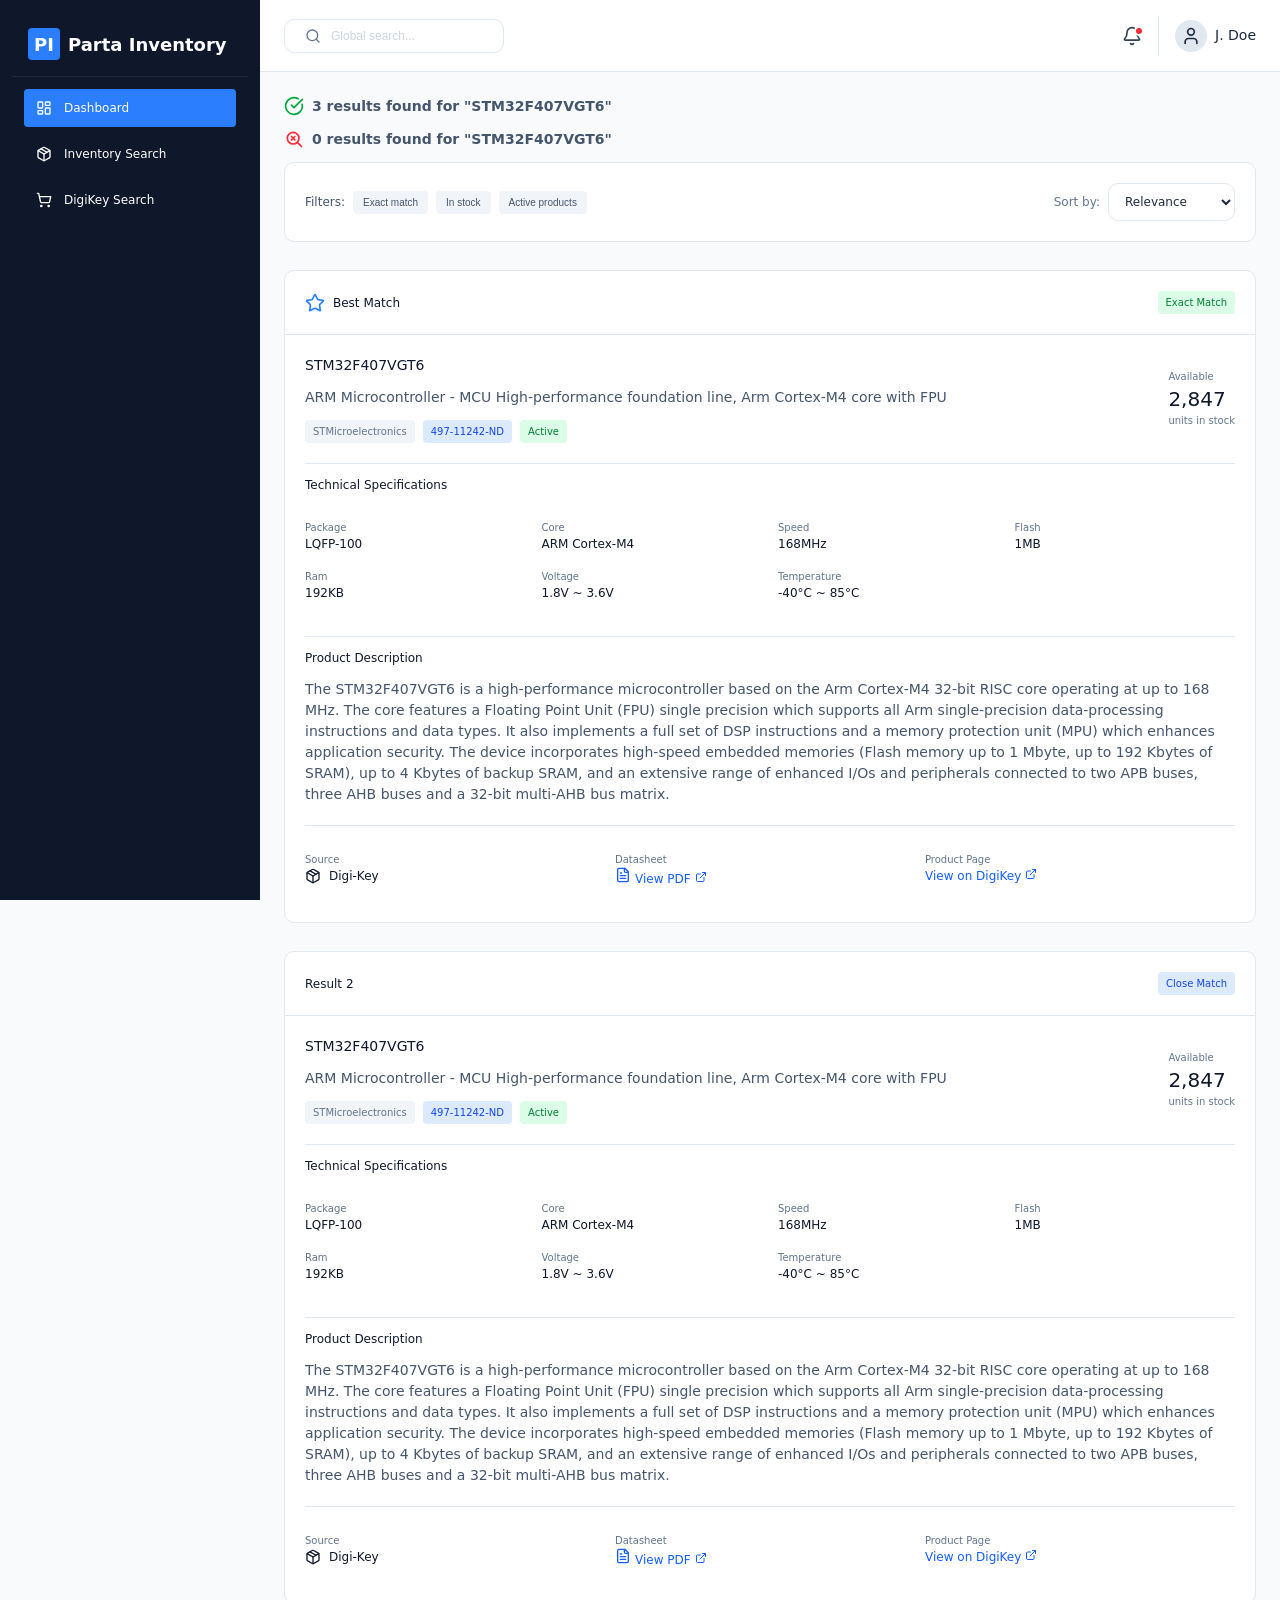
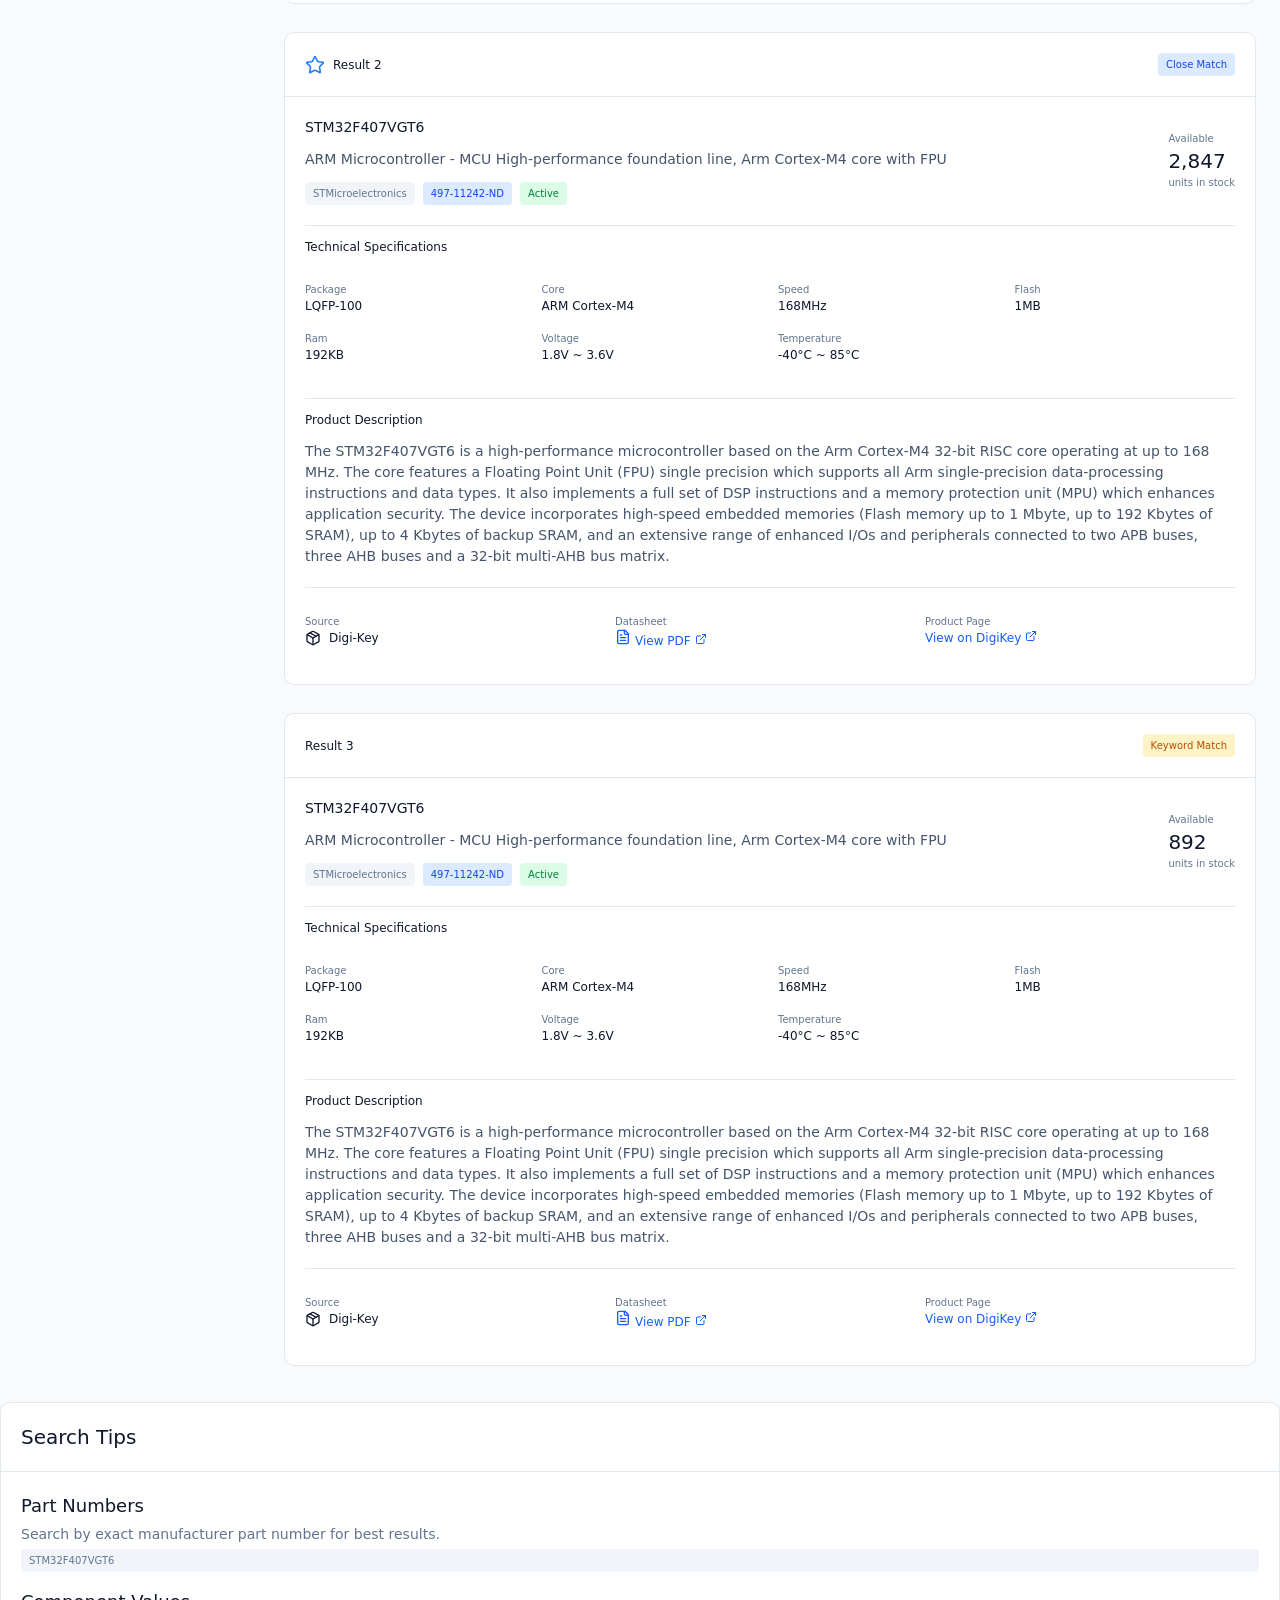
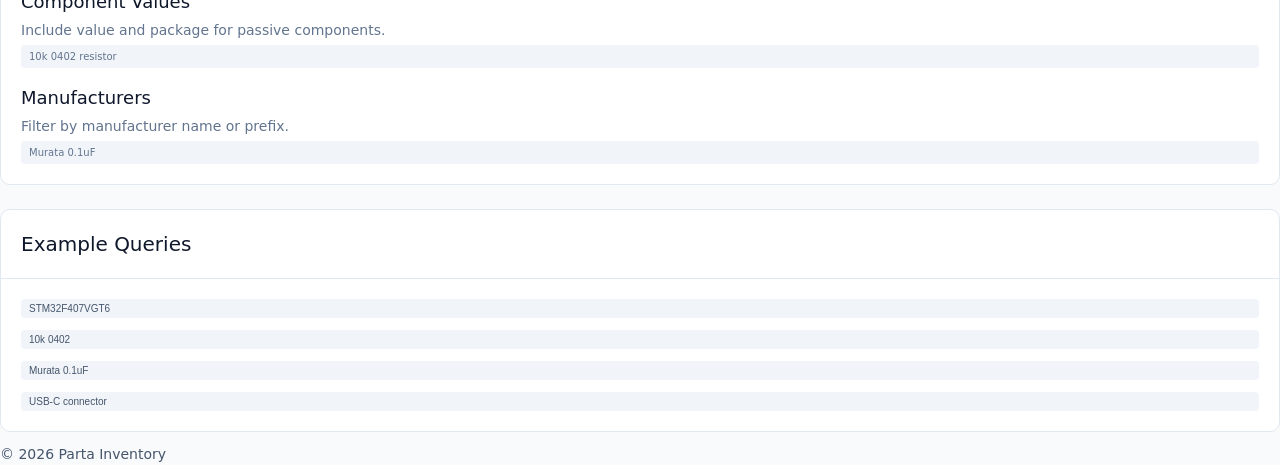
==== commit cc961436: "final small css fixes" ====
--- a/digikey-search-template.html
+++ b/digikey-search-template.html
@@ -287,7 +287,7 @@
                     </p>
             </div>
             
-            <div id="search-results-filter-block" class="panel panel-body flex-row row-space-between text-sm">
+            <div id="search-results-filter-block" class="panel panel-body row-space-between text-sm">
                 
                 <div class="row-vertical-center gap-2 wrap">
                     <span>Filters: </span>
